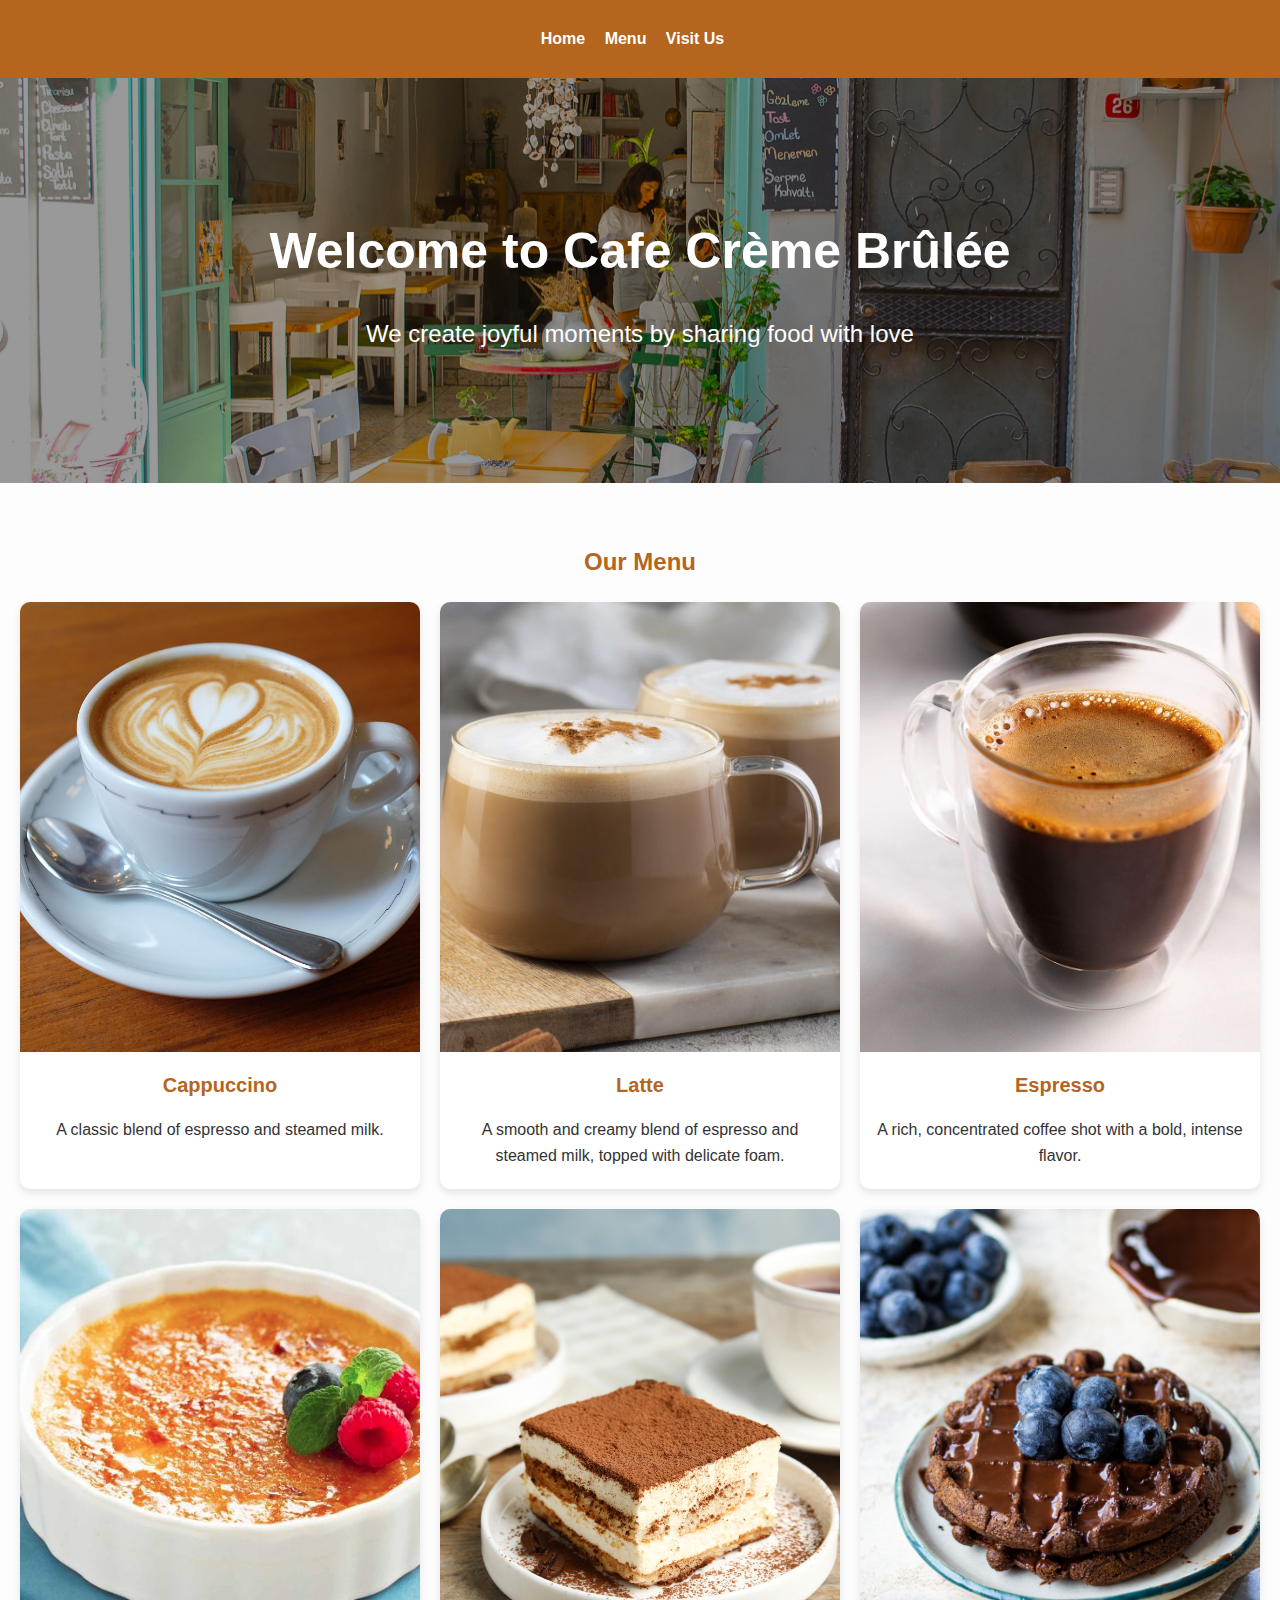
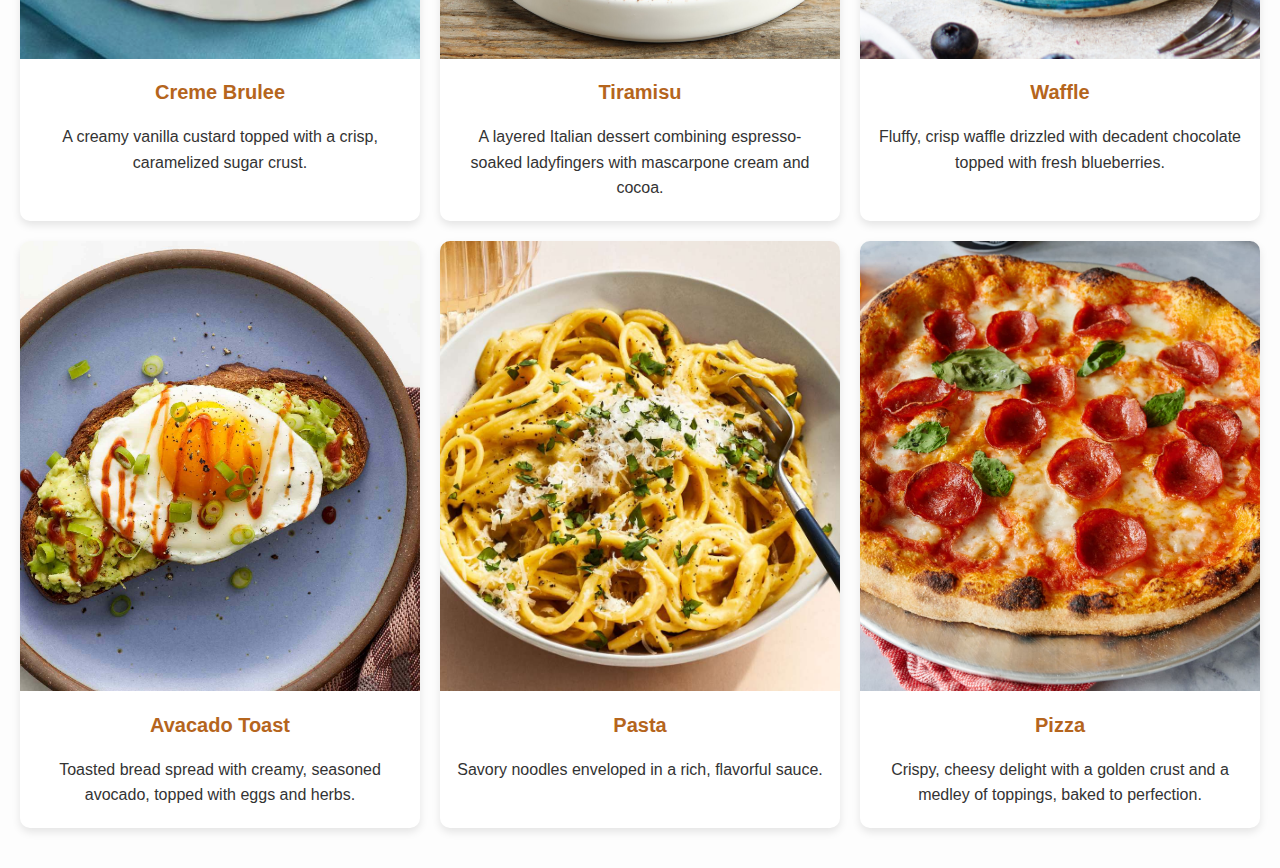
==== index.html @ 70e3faad "adding file" ====
<!DOCTYPE html>
<html lang="en">
<head>
    <meta charset="UTF-8">
    <meta name="viewport" content="width=device-width, initial-scale=1.0">
    <title>Cafe Crème Brûlée</title>
    <link rel="stylesheet" href="style.css">
</head>
<body>
    <header>
        <nav>
            <ul>
                <li><a href="index.html">Home</a></li>
                <li><a href="#menu">Menu</a></li>
                <li><a href="#">Visit Us</a></li>
            </ul>
        </nav>
    </header>

    <section class="hero">
        <h1>Welcome to Cafe Crème Brûlée</h1>
        <p>We create joyful moments by sharing food with love</p>
    </section>


    <section id="menu" class="menu">
        <h2 style="color: #b5651d;">Our Menu</h2>
        <div class="grid">
            <div class="card">
                <img src="cappuccino.jpg" alt="cappuccino">
                <h3>Cappuccino</h3>
                <p>A classic blend of espresso and steamed milk.</p>
            </div>
            <div class="card">
                <img src="latte.jpg" alt="latte">
                <h3>Latte</h3>
                <p>A smooth and creamy blend of espresso and steamed milk, topped with delicate foam.</p>
            </div>

            <div class="card">
                <img src="espresso.jpg" alt="espresso">
                <h3>Espresso</h3>
                <p>A rich, concentrated coffee shot with a bold, intense flavor.</p>
            </div>
            <div class="card">
                <img src="cremeBrulee.png" alt="Creme Brulee">
                <h3>Creme Brulee</h3>
                <p>A creamy vanilla custard topped with a crisp, caramelized sugar crust.</p>
            </div>
            <div class="card">
                <img src="tiramisu.jpeg" alt="tiramisu">
                <h3>Tiramisu</h3>
                <p>A layered Italian dessert combining espresso-soaked ladyfingers with mascarpone cream and cocoa.
                </p>
            </div>
            <div class="card">
                <img src="waffle.jpg" alt="waffle">
                <h3>Waffle</h3>
                <p>Fluffy, crisp waffle drizzled with decadent chocolate topped with fresh blueberries.</p>
            </div>
            <div class="card">
                <img src="toast.jpg" alt="toast">
                <h3>Avacado Toast</h3>
                <p>Toasted bread spread with creamy, seasoned avocado, topped with eggs and herbs.</p>
            </div>
            

            <div class="card">
                <img src="pasta.jpg" alt="Pasta">
                <h3>Pasta</h3>
                <p> Savory noodles enveloped in a rich, flavorful sauce.</p>
            </div>
            <div class="card">
                <img src="pizza.jpg" alt="Pizza">
                <h3>Pizza</h3>
                <p>Crispy, cheesy delight with a golden crust and a medley of toppings, baked to perfection.</p>
            </div>
        </div>
    </section>
</body>
</html>
---- style.css ----
body {
    margin: 0;
    font-family: 'Roboto', sans-serif;
    background-color: #fdfdfd;
    color: #333;
    line-height: 1.6;
}

h1 {
    color: white;
}

p {
    margin-bottom: 15px;
}

/* Header */
header {
    background-color: #b5651d;
    padding: 10px 20px;
    text-align: center;
}

nav ul {
    list-style: none;
    padding: 0;
}

nav ul li {
    display: inline;
    margin-right: 15px;
}

nav ul li a {
    color: white;
    text-decoration: none;
    font-weight: bold;
}

nav ul li a:hover {
    text-decoration: underline;
}

/* Hero Section */
.hero {
    position: relative;
    background-image: url('cafe.jpg');
    background-size: cover;
    background-position: center;
    color: white;
    padding: 100px 20px;
    text-align: center;
    overflow: hidden; 
}

.hero::before {
    content: "";
    position: absolute;
    top: 0;
    left: 0;
    width: 100%;
    height: 100%;
    background-color: rgba(0, 0, 0, 0.4); 
    z-index: 1; 
}

.hero h1 {
    font-size: 50px;
    margin-bottom: 20px;
    position: relative;
    z-index: 2;
}

.hero p {
    font-size: 24px;
    margin-bottom: 30px;
    position: relative;
    z-index: 2;
}


.button {
    background-color: #b5651d;
    color: white;
    padding: 10px 20px;
    text-decoration: none;
    border-radius: 5px;
    font-weight: bold;
}

.button:hover {
    background-color: #944a1c;
}

/* Menu Section */
.menu {
    padding: 40px 20px;
    text-align: center;
}

.grid {
    display: grid;
    grid-template-columns: repeat(3, 1fr);
    gap: 20px;
    margin-top: 20px;
}

.card {
    background-color: white;
    border-radius: 10px;
    box-shadow: 0 4px 8px rgba(0, 0, 0, 0.1);
    overflow: hidden;
    text-align: center;
}

.card img {
    width: 100%;
    height: 450px;
    object-fit: cover;
}

.card h3 {
    margin: 10px 0;
    font-size: 20px;
    color: #b5651d;
}

.card p {
    padding: 0 15px;
    margin-bottom: 20px;
}
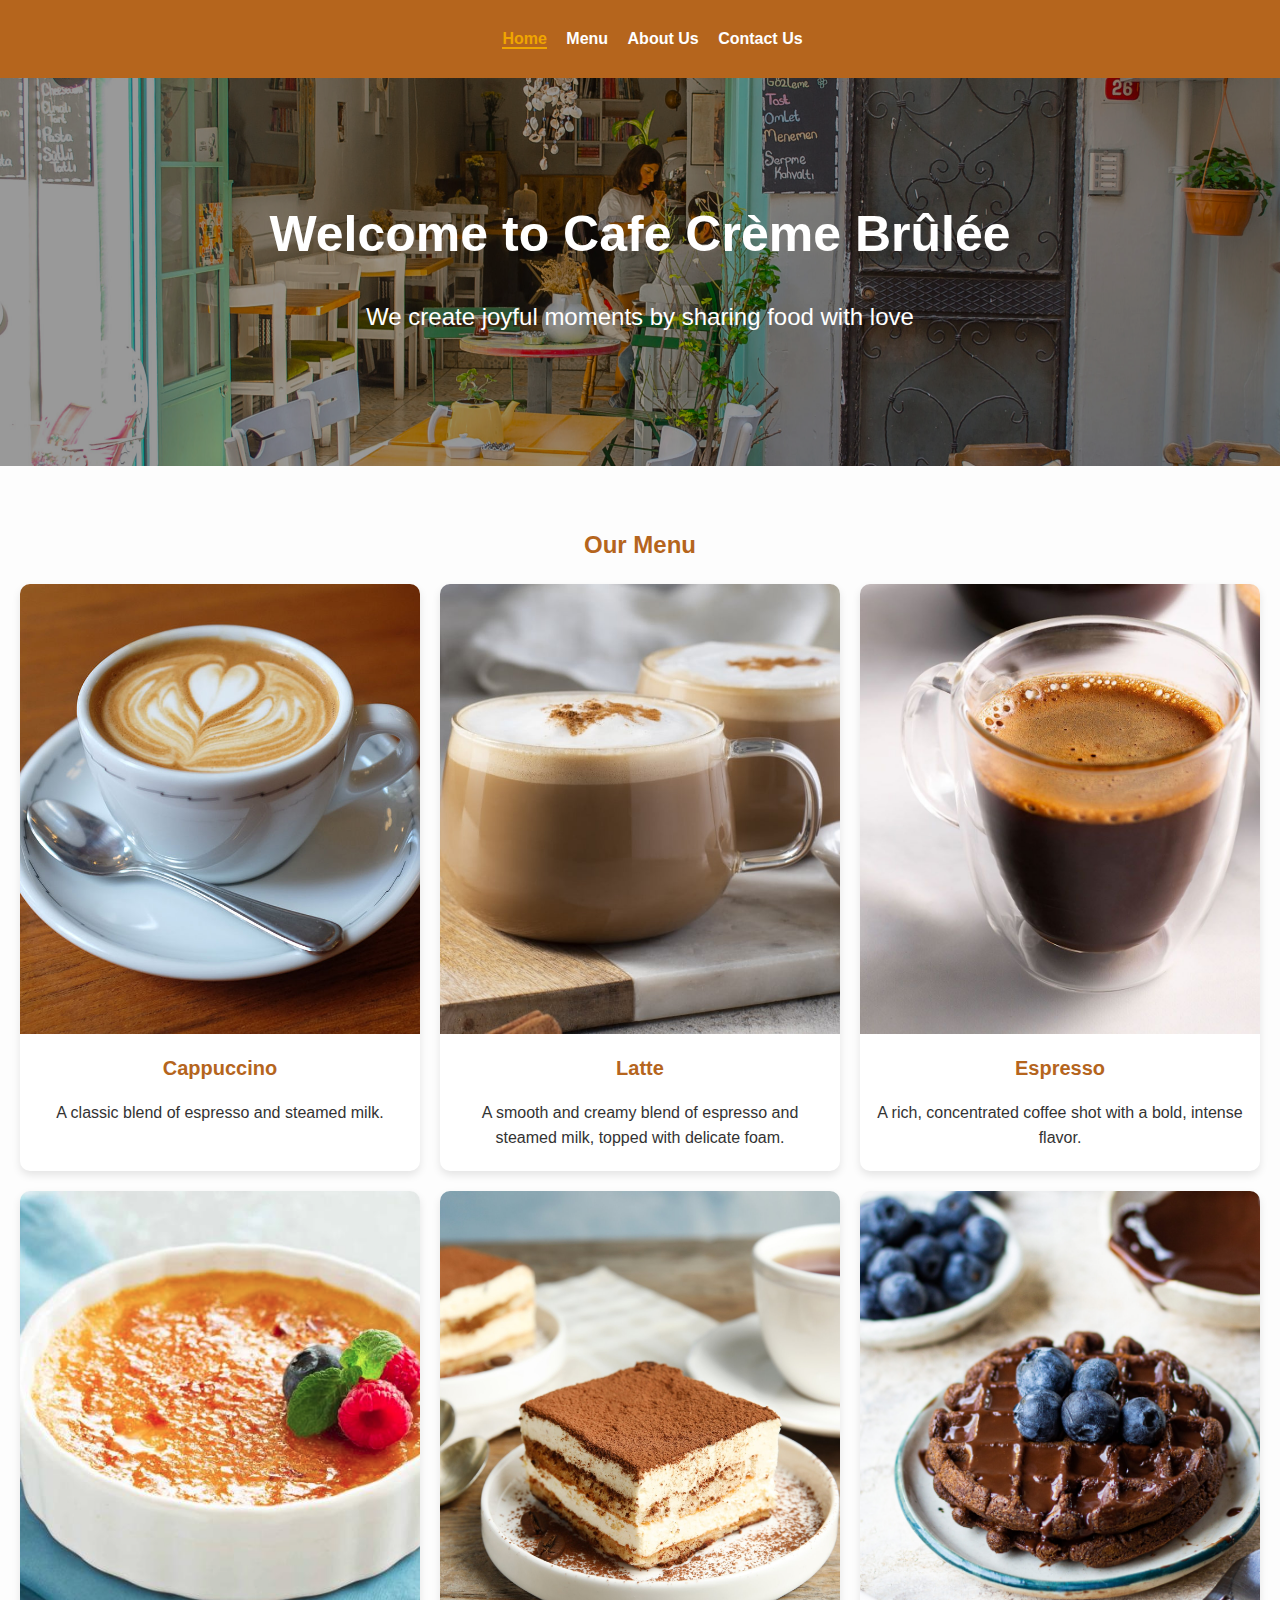
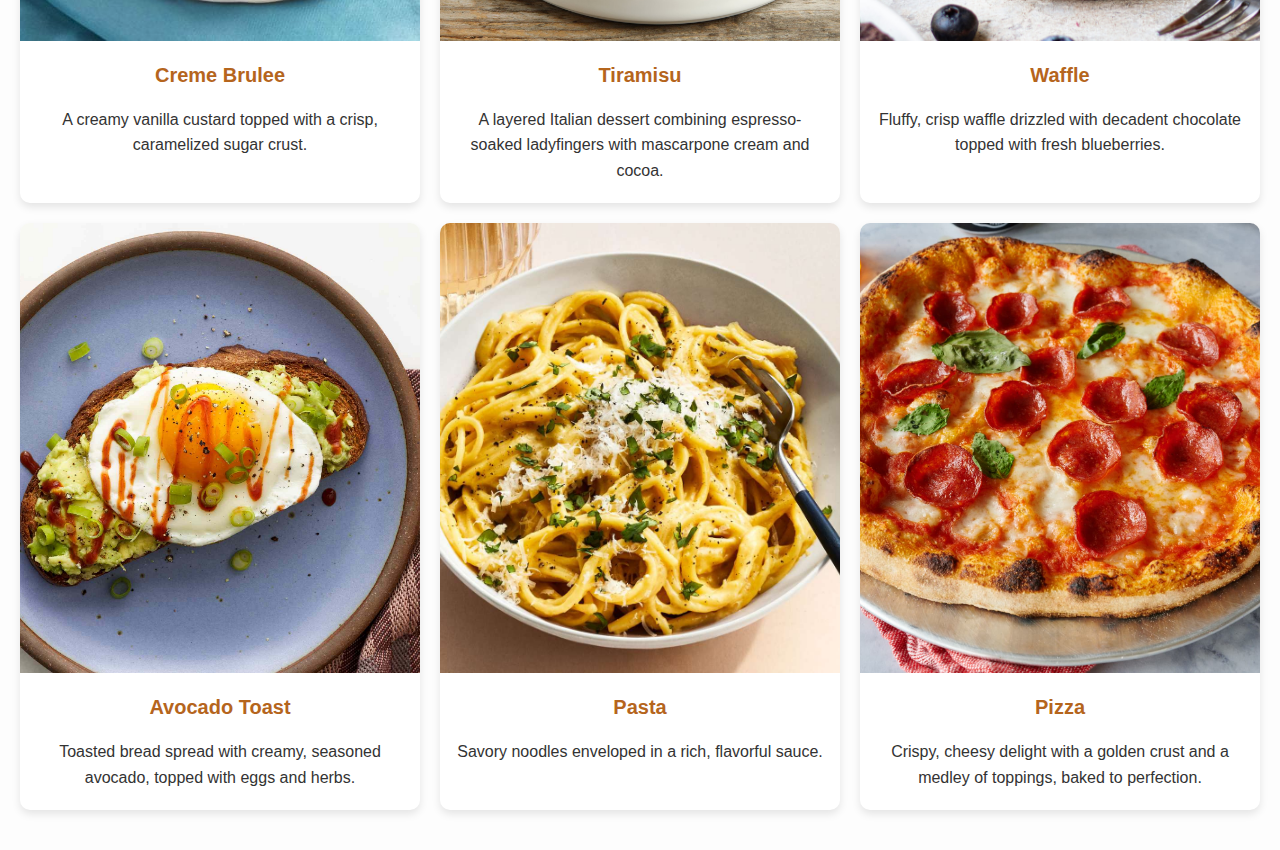
==== commit f0c3fecd: "contact and about page added" ====
--- a/index.html
+++ b/index.html
@@ -1,18 +1,21 @@
 <!DOCTYPE html>
 <html lang="en">
+
 <head>
     <meta charset="UTF-8">
     <meta name="viewport" content="width=device-width, initial-scale=1.0">
     <title>Cafe Crème Brûlée</title>
     <link rel="stylesheet" href="style.css">
 </head>
+
 <body>
     <header>
         <nav>
             <ul>
-                <li><a href="index.html">Home</a></li>
+                <li><a href="index.html" class="active">Home</a></li>
                 <li><a href="#menu">Menu</a></li>
-                <li><a href="#">Visit Us</a></li>
+                <li><a href="about.html">About Us</a></li>
+                <li><a href="contact.html">Contact Us</a></li>
             </ul>
         </nav>
     </header>
@@ -22,60 +25,65 @@
         <p>We create joyful moments by sharing food with love</p>
     </section>
 
-
     <section id="menu" class="menu">
         <h2 style="color: #b5651d;">Our Menu</h2>
         <div class="grid">
-            <div class="card">
+            <div class="card" onclick="openModal('cappuccino.jpg', 'Cappuccino', 'A classic blend of espresso and steamed milk.')">
                 <img src="cappuccino.jpg" alt="cappuccino">
                 <h3>Cappuccino</h3>
                 <p>A classic blend of espresso and steamed milk.</p>
             </div>
-            <div class="card">
+            <div class="card" onclick="openModal('latte.jpg', 'Latte', 'A smooth and creamy blend of espresso and steamed milk, topped with delicate foam.')">
                 <img src="latte.jpg" alt="latte">
                 <h3>Latte</h3>
                 <p>A smooth and creamy blend of espresso and steamed milk, topped with delicate foam.</p>
             </div>
-
-            <div class="card">
+            <div class="card" onclick="openModal('espresso.jpg', 'Espresso', 'A rich, concentrated coffee shot with a bold, intense flavor.')">
                 <img src="espresso.jpg" alt="espresso">
                 <h3>Espresso</h3>
                 <p>A rich, concentrated coffee shot with a bold, intense flavor.</p>
             </div>
-            <div class="card">
+            <div class="card" onclick="openModal('cremeBrulee.png', 'Creme Brulee', 'A creamy vanilla custard topped with a crisp, caramelized sugar crust.')">
                 <img src="cremeBrulee.png" alt="Creme Brulee">
                 <h3>Creme Brulee</h3>
                 <p>A creamy vanilla custard topped with a crisp, caramelized sugar crust.</p>
             </div>
-            <div class="card">
+            <div class="card" onclick="openModal('tiramisu.jpeg', 'Tiramisu', 'A layered Italian dessert combining espresso-soaked ladyfingers with mascarpone cream and cocoa.')">
                 <img src="tiramisu.jpeg" alt="tiramisu">
                 <h3>Tiramisu</h3>
-                <p>A layered Italian dessert combining espresso-soaked ladyfingers with mascarpone cream and cocoa.
-                </p>
+                <p>A layered Italian dessert combining espresso-soaked ladyfingers with mascarpone cream and cocoa.</p>
             </div>
-            <div class="card">
+            <div class="card" onclick="openModal('waffle.jpg', 'Waffle', 'Fluffy, crisp waffle drizzled with decadent chocolate topped with fresh blueberries.')">
                 <img src="waffle.jpg" alt="waffle">
                 <h3>Waffle</h3>
                 <p>Fluffy, crisp waffle drizzled with decadent chocolate topped with fresh blueberries.</p>
             </div>
-            <div class="card">
+            <div class="card" onclick="openModal('toast.jpg', 'Avocado Toast', 'Toasted bread spread with creamy, seasoned avocado, topped with eggs and herbs.')">
                 <img src="toast.jpg" alt="toast">
-                <h3>Avacado Toast</h3>
+                <h3>Avocado Toast</h3>
                 <p>Toasted bread spread with creamy, seasoned avocado, topped with eggs and herbs.</p>
             </div>
-            
-
-            <div class="card">
+            <div class="card" onclick="openModal('pasta.jpg', 'Pasta', 'Savory noodles enveloped in a rich, flavorful sauce.')">
                 <img src="pasta.jpg" alt="Pasta">
                 <h3>Pasta</h3>
-                <p> Savory noodles enveloped in a rich, flavorful sauce.</p>
+                <p>Savory noodles enveloped in a rich, flavorful sauce.</p>
             </div>
-            <div class="card">
+            <div class="card" onclick="openModal('pizza.jpg', 'Pizza', 'Crispy, cheesy delight with a golden crust and a medley of toppings, baked to perfection.')">
                 <img src="pizza.jpg" alt="Pizza">
                 <h3>Pizza</h3>
                 <p>Crispy, cheesy delight with a golden crust and a medley of toppings, baked to perfection.</p>
             </div>
         </div>
     </section>
+
+    <!-- Modal Structure -->
+    <div id="menuModal" class="modal">
+        <span class="close" onclick="closeModal()">&times;</span>
+        <img class="modal-content" id="modalImage">
+        <div id="modalCaption" class="caption"></div>
+    </div>
+
+    <script src="script.js"></script>
 </body>
+
 </html>
--- a/style.css
+++ b/style.css
@@ -4,6 +4,7 @@
     background-color: #fdfdfd;
     color: #333;
     line-height: 1.6;
+    padding-top: 60px;
 }
 
 h1 {
@@ -19,6 +20,10 @@
     background-color: #b5651d;
     padding: 10px 20px;
     text-align: center;
+    position: fixed;  /* Fixes the header at the top */
+    top: 0;  /* Position it at the top */
+    width: 100%;  /* Make the header span the entire width */
+    z-index: 1000;  /* Ensure it stays on top of other elements */
 }
 
 nav ul {
@@ -40,6 +45,12 @@
 nav ul li a:hover {
     text-decoration: underline;
 }
+nav ul li a.active {
+    color: #f0a500;  /* Highlight color */
+    border-bottom: 2px solid #f0a500;  /* Add an underline */
+    font-weight: bold;  /* Make the active page bold */
+}
+
 
 /* Hero Section */
 .hero {
@@ -109,8 +120,14 @@
     background-color: white;
     border-radius: 10px;
     box-shadow: 0 4px 8px rgba(0, 0, 0, 0.1);
+    transition: transform 0.3s ease, box-shadow 0.3s ease;
     overflow: hidden;
     text-align: center;
+}
+
+.card:hover {
+    transform: scale(1.05); /* Grow the card slightly */
+    box-shadow: 0 4px 15px rgba(0, 0, 0, 0.3); /* Add shadow */
 }
 
 .card img {
@@ -118,6 +135,7 @@
     height: 450px;
     object-fit: cover;
 }
+
 
 .card h3 {
     margin: 10px 0;
@@ -129,3 +147,170 @@
     padding: 0 15px;
     margin-bottom: 20px;
 }
+/* About and Contact Section */
+.about, .contact {
+    padding: 40px 20px;
+    text-align: center;
+}
+
+/* Form */
+form {
+    display: flex;
+    flex-direction: column;
+    max-width: 600px;
+    margin: 0 auto;
+}
+
+form label {
+    margin-bottom: 10px;
+    font-weight: bold;
+}
+
+form input, form textarea {
+    padding: 10px;
+    margin-bottom: 20px;
+    border: 1px solid #ccc;
+    border-radius: 5px;
+}
+
+form button {
+    background-color: #b5651d;
+    color: white;
+    padding: 10px;
+    border: none;
+    border-radius: 5px;
+    cursor: pointer;
+}
+
+form button:hover {
+    background-color: #944a1c;
+}
+/* About Hero Section */
+.about-hero {
+    background-image: url('cafe_exterior.jpg');
+    background-size: cover;
+    background-position: center;
+    color: white;
+    text-align: center;
+    padding: 100px 20px;
+    position: relative;
+}
+
+.about-hero::before {
+    content: "";
+    position: absolute;
+    top: 0;
+    left: 0;
+    width: 100%;
+    height: 100%;
+    background-color: rgba(0, 0, 0, 0.5);
+    z-index: 1;
+}
+
+.about-hero h1 {
+    position: relative;
+    z-index: 2;
+    font-size: 48px;
+}
+
+.about-hero p {
+    position: relative;
+    z-index: 2;
+    font-size: 24px;
+}
+
+/* About Section */
+.about-section {
+    padding: 40px 20px;
+    text-align: left;
+}
+
+.about-content {
+    display: flex;
+    flex-wrap: wrap;
+    justify-content: space-evenly;
+    align-items: center;
+}
+
+.about-image img {
+    width: 600px;  /* Set fixed width */
+    height: 500px; /* Set fixed height */
+    object-fit: cover;
+    border-radius: 10px;
+    box-shadow: 0 4px 8px rgba(0, 0, 0, 0.1);
+}
+
+.about-text {
+    max-width: 600px;
+    margin-left: 20px;
+}
+
+.about-text h2 {
+    color: #b5651d;
+    font-size: 28px;
+    margin-bottom: 10px;
+}
+
+.about-text h3 {
+    color: #b5651d;
+    font-size: 22px;
+    margin-top: 20px;
+    margin-bottom: 10px;
+}
+
+.about-text p {
+    font-size: 18px;
+    line-height: 1.6;
+    margin-bottom: 20px;
+}
+
+/* Modal Styles */
+.modal {
+    display: none;
+    position: fixed;
+    z-index: 1000;
+    padding-top: 60px;
+    left: 0;
+    top: 0;
+    width: 100%;
+    height: 100%;
+    background-color: rgba(0, 0, 0, 0.8);
+}
+
+.modal-content {
+    margin: auto;
+    display: block;
+    width: 80%;
+    max-width: 700px;
+    border-radius: 10px;
+}
+
+.modal-content img {
+    width: 100%;
+    height: 450px;
+    object-fit: cover;
+}
+
+.caption {
+    color: #fff;
+    font-size: 20px;
+    text-align: center;
+    padding: 10px;
+}
+
+.close {
+    position: absolute;
+    top: 20px;
+    right: 35px;
+    color: #fff;
+    font-size: 40px;
+    font-weight: bold;
+    cursor: pointer;
+}
+
+.close:hover,
+.close:focus {
+    color: #bbb;
+    text-decoration: none;
+    cursor: pointer;
+}
